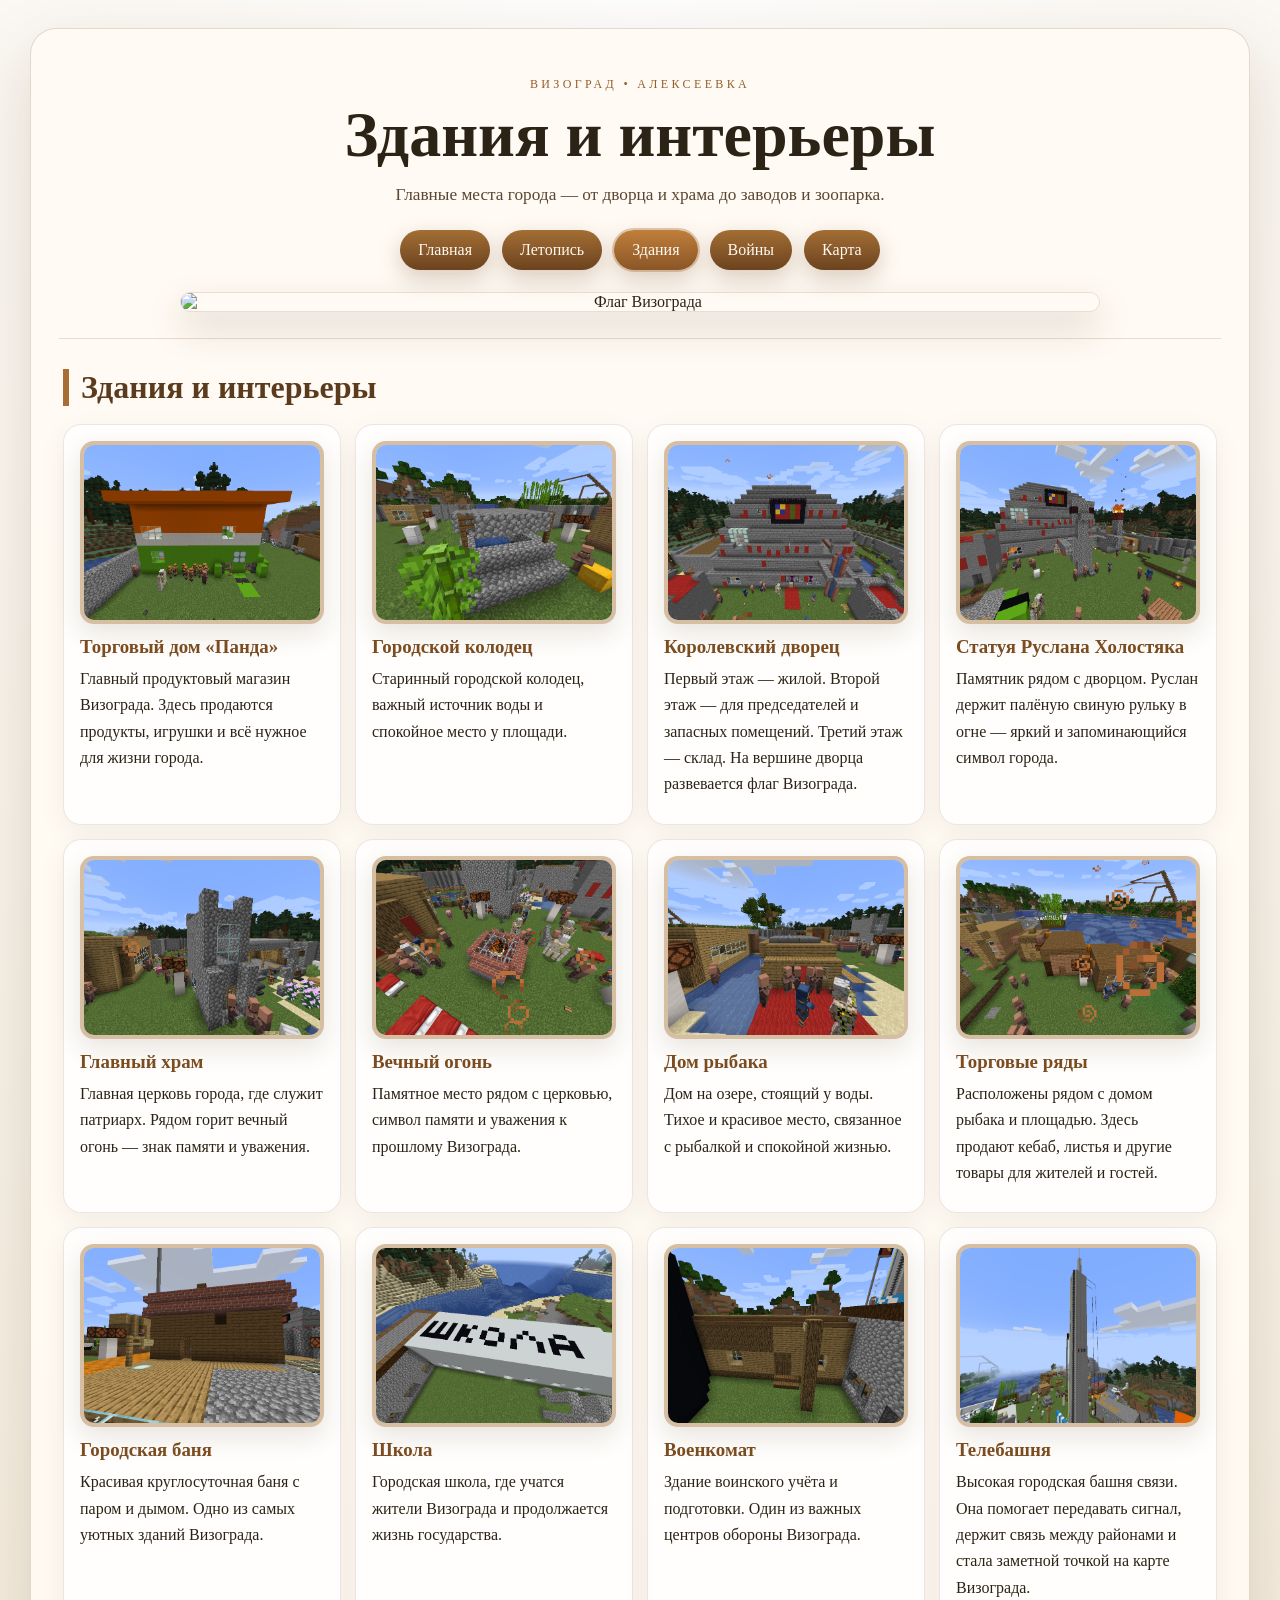
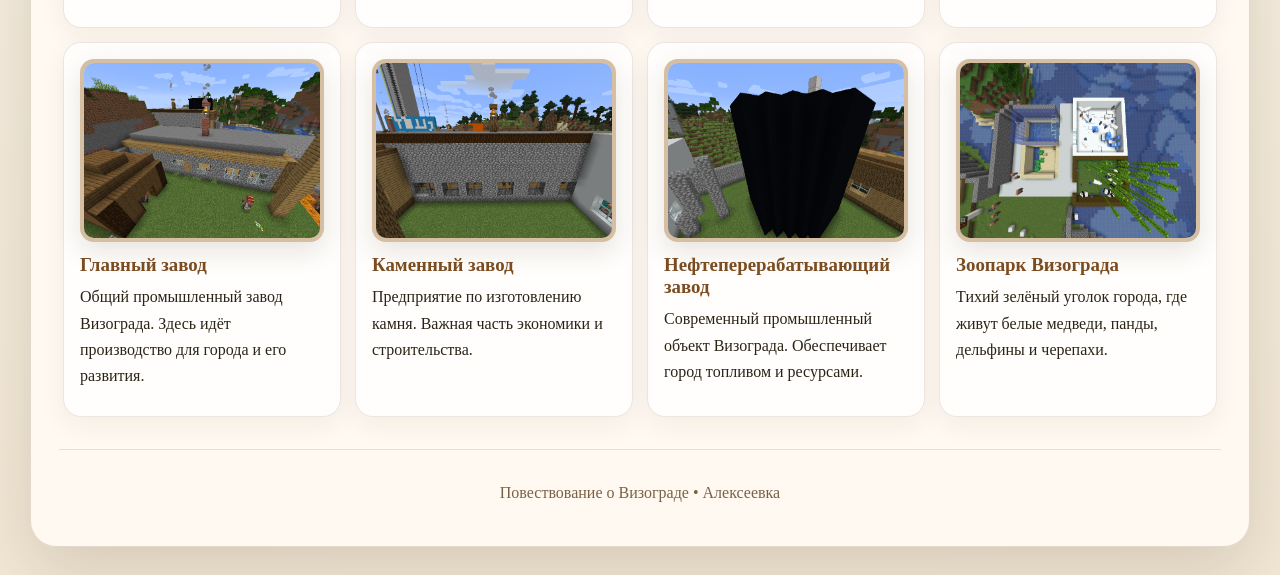
==== buildings.html @ 36b94352 "Add files via upload" ====
<!doctype html>
<html lang="ru">
<head>
  <meta charset="utf-8">
  <meta name="viewport" content="width=device-width, initial-scale=1">
  <title>Визоград — здания</title>
  <link rel="stylesheet" href="styles.css">
</head>
<body>
  <div class="page">
    <header class="hero">
      <div class="eyebrow">Визоград • Алексеевка</div>
      <h1>Здания и интерьеры</h1>
      <p class="lead">Главные места города — от дворца и храма до заводов и зоопарка.</p>

      <nav class="nav">
        <a href="index.html">Главная</a>
        <a href="chronicle.html">Летопись</a>
        <a href="buildings.html">Здания</a>
        <a href="wars.html">Войны</a>
        <a href="map.html">Карта</a>
      </nav>

      <div class="hero-flag"><img src="images/flag.png" alt="Флаг Визограда"></div>
    </header>

    <section id="buildings" class="section">
      <h2>Здания и интерьеры</h2>
      <div class="grid">
        <article class="card"><img src="images/panda.png" alt="Магазин Панда"><h3>Торговый дом «Панда»</h3><p>Главный продуктовый магазин Визограда. Здесь продаются продукты, игрушки и всё нужное для жизни города.</p></article>
        <article class="card"><img src="images/kolodec.png" alt="Колодец"><h3>Городской колодец</h3><p>Старинный городской колодец, важный источник воды и спокойное место у площади.</p></article>
        <article class="card"><img src="images/zamok_pravitele.png" alt="Замок правителей"><h3>Королевский дворец</h3><p>Первый этаж — жилой. Второй этаж — для председателей и запасных помещений. Третий этаж — склад. На вершине дворца развевается флаг Визограда.</p></article>
        <article class="card"><img src="images/statya.png" alt="Статуя Руслана Холостяка"><h3>Статуя Руслана Холостяка</h3><p>Памятник рядом с дворцом. Руслан держит палёную свиную рульку в огне — яркий и запоминающийся символ города.</p></article>
        <article class="card"><img src="images/cerkov.png" alt="Церковь"><h3>Главный храм</h3><p>Главная церковь города, где служит патриарх. Рядом горит вечный огонь — знак памяти и уважения.</p></article>
        <article class="card"><img src="images/vechni_ogon.png" alt="Вечный огонь"><h3>Вечный огонь</h3><p>Памятное место рядом с церковью, символ памяти и уважения к прошлому Визограда.</p></article>
        <article class="card"><img src="images/dom_ribaka.png" alt="Дом рыбака"><h3>Дом рыбака</h3><p>Дом на озере, стоящий у воды. Тихое и красивое место, связанное с рыбалкой и спокойной жизнью.</p></article>
        <article class="card"><img src="images/torgovi_ryadi.png" alt="Торговые ряды"><h3>Торговые ряды</h3><p>Расположены рядом с домом рыбака и площадью. Здесь продают кебаб, листья и другие товары для жителей и гостей.</p></article>
        <article class="card"><img src="images/banya.png" alt="Банька"><h3>Городская баня</h3><p>Красивая круглосуточная баня с паром и дымом. Одно из самых уютных зданий Визограда.</p></article>
        <article class="card"><img src="images/shkola.png" alt="Школа"><h3>Школа</h3><p>Городская школа, где учатся жители Визограда и продолжается жизнь государства.</p></article>
        <article class="card"><img src="images/voenkomat.png" alt="Военкомат"><h3>Военкомат</h3><p>Здание воинского учёта и подготовки. Один из важных центров обороны Визограда.</p></article>
        <article class="card"><img src="images/telebachnya.png" alt="Телебашня"><h3>Телебашня</h3><p>Высокая городская башня связи. Она помогает передавать сигнал, держит связь между районами и стала заметной точкой на карте Визограда.</p></article>
        <article class="card"><img src="images/zavod.png" alt="Завод"><h3>Главный завод</h3><p>Общий промышленный завод Визограда. Здесь идёт производство для города и его развития.</p></article>
        <article class="card"><img src="images/kameny_zavod.png" alt="Каменный завод"><h3>Каменный завод</h3><p>Предприятие по изготовлению камня. Важная часть экономики и строительства.</p></article>
        <article class="card"><img src="images/neftezavod.png" alt="Нефтеперерабатывающий завод"><h3>Нефтеперерабатывающий завод</h3><p>Современный промышленный объект Визограда. Обеспечивает город топливом и ресурсами.</p></article>
        <article class="card"><img src="images/zoopark.png" alt="Зоопарк"><h3>Зоопарк Визограда</h3><p>Тихий зелёный уголок города, где живут белые медведи, панды, дельфины и черепахи.</p></article>
      </div>
    </section>
    <footer class="footer"><p>Повествование о Визограде • Алексеевка</p></footer>
  </div>
  <script src="script.js"></script>
</body>
</html>
---- styles.css ----
:root {
  --bg1: #f5ead9;
  --bg2: #e7d5b9;
  --panel: rgba(255, 250, 243, 0.94);
  --border: rgba(94, 66, 36, 0.18);
  --text: #2c2317;
  --muted: #5a4632;
  --accent: #a86d33;
  --accent2: #6c431f;
  --danger: #8c1f1f;
  --shadow: 0 24px 70px rgba(63, 40, 15, 0.16);
}

* { box-sizing: border-box; }
html { scroll-behavior: smooth; }
body {
  margin: 0;
  font-family: Georgia, "Times New Roman", serif;
  color: var(--text);
  background:
    radial-gradient(circle at top, rgba(255,255,255,0.95), rgba(243,233,215,0.95)),
    linear-gradient(180deg, var(--bg1) 0%, var(--bg2) 100%);
}

.page {
  max-width: 1220px;
  margin: 28px auto;
  padding: 28px;
  background: var(--panel);
  border: 1px solid var(--border);
  border-radius: 26px;
  box-shadow: var(--shadow);
}

.hero {
  text-align: center;
  padding: 20px 18px 26px;
  border-bottom: 1px solid rgba(94, 66, 36, 0.16);
}

.eyebrow {
  text-transform: uppercase;
  letter-spacing: 0.28em;
  color: #94602d;
  font-size: 12px;
  margin-bottom: 10px;
}

h1 {
  margin: 0;
  font-size: clamp(2.3rem, 5vw, 4.8rem);
  line-height: 1.02;
}

.lead {
  max-width: 820px;
  margin: 14px auto 0;
  font-size: 1.08rem;
  line-height: 1.65;
  color: var(--muted);
}

.nav {
  display: flex;
  justify-content: center;
  gap: 12px;
  flex-wrap: wrap;
  margin-top: 20px;
}

.nav a {
  text-decoration: none;
  color: #fff8ee;
  background: linear-gradient(180deg, #a36e34, #6c431f);
  padding: 11px 18px;
  border-radius: 999px;
  box-shadow: 0 8px 22px rgba(108, 67, 31, 0.25);
}

.nav a.active {
  background: linear-gradient(180deg, #c07f3b, #8a5626);
  outline: 2px solid rgba(168,109,51,.35);
}

.hero-flag {
  margin-top: 22px;
  display: flex;
  justify-content: center;
}

.hero-flag img {
  width: min(100%, 920px);
  border-radius: 22px;
  box-shadow: 0 16px 36px rgba(63, 40, 15, 0.18);
  border: 1px solid rgba(94, 66, 36, 0.15);
}

.section {
  padding: 30px 4px 8px;
}

.section h2 {
  margin: 0 0 18px;
  color: #5b3b1d;
  font-size: 2rem;
  border-left: 6px solid var(--accent);
  padding-left: 12px;
}

.entry, .card, .war-card {
  background: rgba(255,255,255,0.75);
  border: 1px solid rgba(92, 61, 32, 0.12);
  border-radius: 18px;
  padding: 16px;
  box-shadow: 0 8px 28px rgba(57, 35, 12, 0.06);
}

.entry + .entry { margin-top: 14px; }

.entry.with-media {
  display: grid;
  grid-template-columns: 1.3fr 1fr;
  gap: 16px;
  align-items: center;
}

.entry h3, .card h3, .war-card h3 {
  margin: 0 0 8px;
  color: #7a4c20;
  font-size: 1.18rem;
}

.entry p, .card p, .war-card p {
  margin: 0 0 10px;
  line-height: 1.65;
  font-size: 1rem;
}

.media {
  display: grid;
  gap: 12px;
}

.media-pair {
  grid-template-columns: repeat(2, minmax(0, 1fr));
}

.media img, .card img {
  width: 100%;
  display: block;
  border-radius: 14px;
  border: 4px solid rgba(173, 118, 61, 0.32);
  background: #e7dfd2;
  box-shadow: 0 10px 26px rgba(63, 40, 15, 0.12);
  object-fit: cover;
}

.card img {
  aspect-ratio: 4 / 3;
  margin-bottom: 12px;
}

.grid {
  display: grid;
  grid-template-columns: repeat(auto-fit, minmax(250px, 1fr));
  gap: 14px;
}

.map-section .map-toolbar {
  display: flex;
  gap: 10px;
  margin-bottom: 14px;
  flex-wrap: wrap;
}

.map-section .map-toolbar button {
  border: 1px solid rgba(255,255,255,.12);
  background: rgba(255,255,255,.06);
  color: #3a2a18;
  padding: 10px 14px;
  border-radius: 12px;
  cursor: pointer;
  transition: .2s ease;
}

.map-section .map-toolbar button:hover { background: rgba(255,255,255,.18); }

.map-shell {
  width: 100%;
  height: 700px;
  overflow: hidden;
  border-radius: 18px;
  border: 1px solid rgba(255,255,255,.10);
  background: #0e141b;
  position: relative;
  overscroll-behavior: contain;
  cursor: grab;
}

.map-shell.is-dragging { cursor: grabbing; }

.map-stage {
  position: absolute;
  inset: 0;
  transform-origin: 0 0;
  will-change: transform;
}

.map-image {
  display:block;
  width:100%;
  height:auto;
  user-select:none;
  pointer-events:none;
}

.map-marker {
  position:absolute;
  transform: translate(-50%, -100%);
  width: 18px;
  height: 18px;
  border: none;
  border-radius: 50%;
  background: #ffcc4d;
  box-shadow: 0 0 0 4px rgba(255,204,77,.18), 0 8px 18px rgba(0,0,0,.35);
  cursor: pointer;
  padding: 0;
  z-index: 5;
}

.map-marker::after {
  content:"";
  position:absolute;
  left:50%;
  top: 100%;
  width: 2px;
  height: 18px;
  background: #ffcc4d;
  transform: translateX(-50%);
}

.map-marker span {
  position:absolute;
  left:50%;
  bottom: 30px;
  transform: translateX(-50%);
  min-width: 180px;
  max-width: 260px;
  padding: 10px 12px;
  border-radius: 12px;
  background: rgba(10,14,20,.95);
  color: #fff;
  border: 1px solid rgba(255,255,255,.12);
  font-size: 14px;
  line-height: 1.35;
  opacity: 0;
  pointer-events: none;
  transition: .15s ease;
  text-align: left;
  white-space: normal;
}

.map-marker span small {
  display:block;
  color:#aab3bd;
  margin-top: 4px;
}

.map-marker:hover span,
.map-marker:focus-visible span { opacity: 1; }

.map-marker:focus-visible {
  outline: 3px solid rgba(255,204,77,.45);
  outline-offset: 4px;
}

.map-hint {
  margin-top: 12px;
  color: var(--muted);
  font-size: 14px;
}

.wars-section .war-card { padding: 18px; }

.war-meta {
  display:flex;
  gap:10px;
  flex-wrap:wrap;
  margin-bottom: 12px;
}

.war-badge {
  display:inline-flex;
  align-items:center;
  padding: 7px 12px;
  border-radius:999px;
  background: rgba(168,109,51,.12);
  color:#7a4c20;
  border: 1px solid rgba(168,109,51,.18);
  font-size: 0.92rem;
  font-weight: 700;
}

.war-badge--danger {
  background: rgba(140,31,31,.12);
  color: var(--danger);
  border-color: rgba(140,31,31,.18);
}

.war-layout {
  display:grid;
  grid-template-columns: 1.2fr 0.95fr;
  gap: 18px;
  align-items:start;
}

.war-text p:last-child { margin-bottom: 0; }

.war-summary {
  display:grid;
  gap: 14px;
}

.war-photo-grid {
  display:grid;
  grid-template-columns: repeat(2, minmax(0, 1fr));
  gap: 10px;
}

.war-photo-grid img {
  width:100%;
  display:block;
  border-radius: 14px;
  aspect-ratio: 4 / 3;
  object-fit: cover;
  border: 4px solid rgba(173, 118, 61, 0.28);
  box-shadow: 0 10px 26px rgba(63, 40, 15, 0.12);
}

.war-facts {
  background: rgba(255,255,255,0.70);
  border: 1px solid rgba(92, 61, 32, 0.12);
  border-radius: 16px;
  padding: 14px 16px;
}

.war-facts h4 {
  margin: 0 0 10px;
  color:#7a4c20;
  font-size: 1.05rem;
}

.war-facts ul {
  margin: 0;
  padding-left: 18px;
  line-height: 1.6;
}

.footer {
  margin-top: 24px;
  padding-top: 18px;
  text-align: center;
  color: #7a6146;
  border-top: 1px solid rgba(90, 63, 32, 0.14);
}

.intro-grid {
  display:grid;
  grid-template-columns: repeat(auto-fit, minmax(220px, 1fr));
  gap: 14px;
}

.tile {
  background: rgba(255,255,255,0.75);
  border: 1px solid rgba(92, 61, 32, 0.12);
  border-radius: 18px;
  padding: 18px;
  box-shadow: 0 8px 28px rgba(57, 35, 12, 0.06);
}

.tile h3 { margin: 0 0 8px; color:#7a4c20; }
.tile p { margin:0; line-height:1.6; color: var(--muted); }

@media (max-width: 960px) {
  .entry.with-media, .war-layout { grid-template-columns: 1fr; }
  .map-shell { height: 560px; }
}

@media (max-width: 640px) {
  .page { margin: 12px; padding: 16px; border-radius: 18px; }
  .war-photo-grid { grid-template-columns: 1fr; }
}
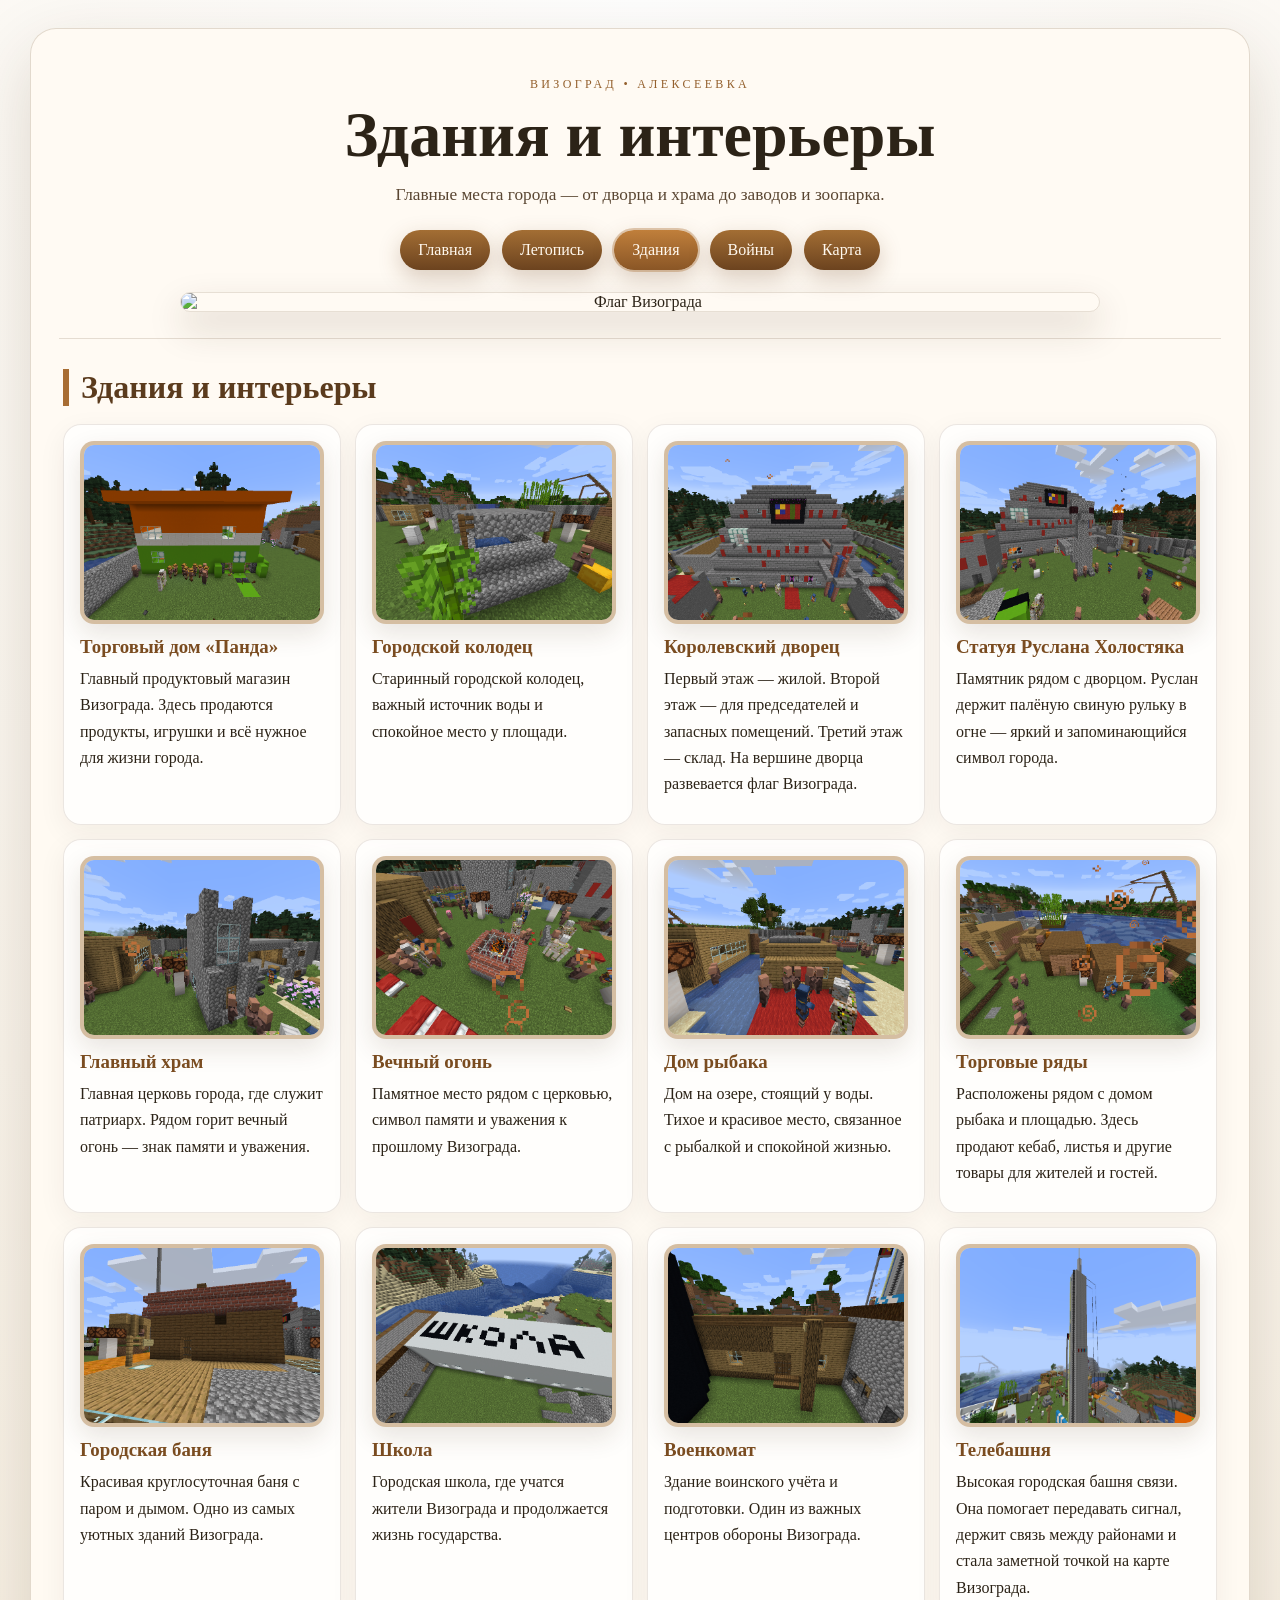
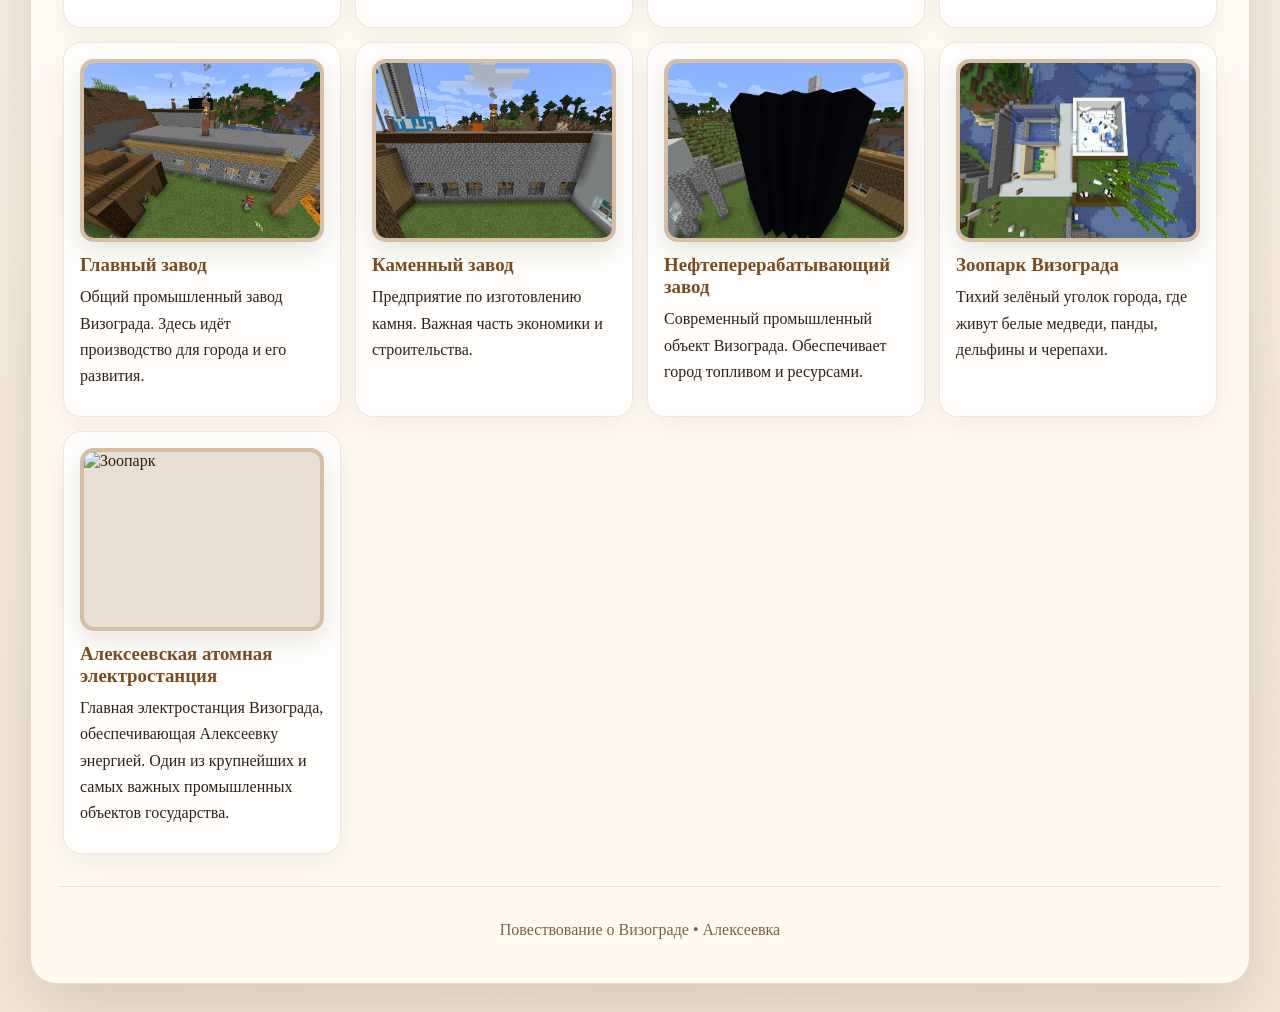
==== commit 1547966c: "Update buildings.html" ====
--- a/buildings.html
+++ b/buildings.html
@@ -43,6 +43,7 @@
         <article class="card"><img src="images/kameny_zavod.png" alt="Каменный завод"><h3>Каменный завод</h3><p>Предприятие по изготовлению камня. Важная часть экономики и строительства.</p></article>
         <article class="card"><img src="images/neftezavod.png" alt="Нефтеперерабатывающий завод"><h3>Нефтеперерабатывающий завод</h3><p>Современный промышленный объект Визограда. Обеспечивает город топливом и ресурсами.</p></article>
         <article class="card"><img src="images/zoopark.png" alt="Зоопарк"><h3>Зоопарк Визограда</h3><p>Тихий зелёный уголок города, где живут белые медведи, панды, дельфины и черепахи.</p></article>
+        <article class="card"><img src="images/aes.png" alt="Зоопарк"><h3>Алексеевская атомная электростанция</h3><p>Главная электростанция Визограда, обеспечивающая Алексеевку энергией. Один из крупнейших и самых важных промышленных объектов государства.</p></article>
       </div>
     </section>
     <footer class="footer"><p>Повествование о Визограде • Алексеевка</p></footer>
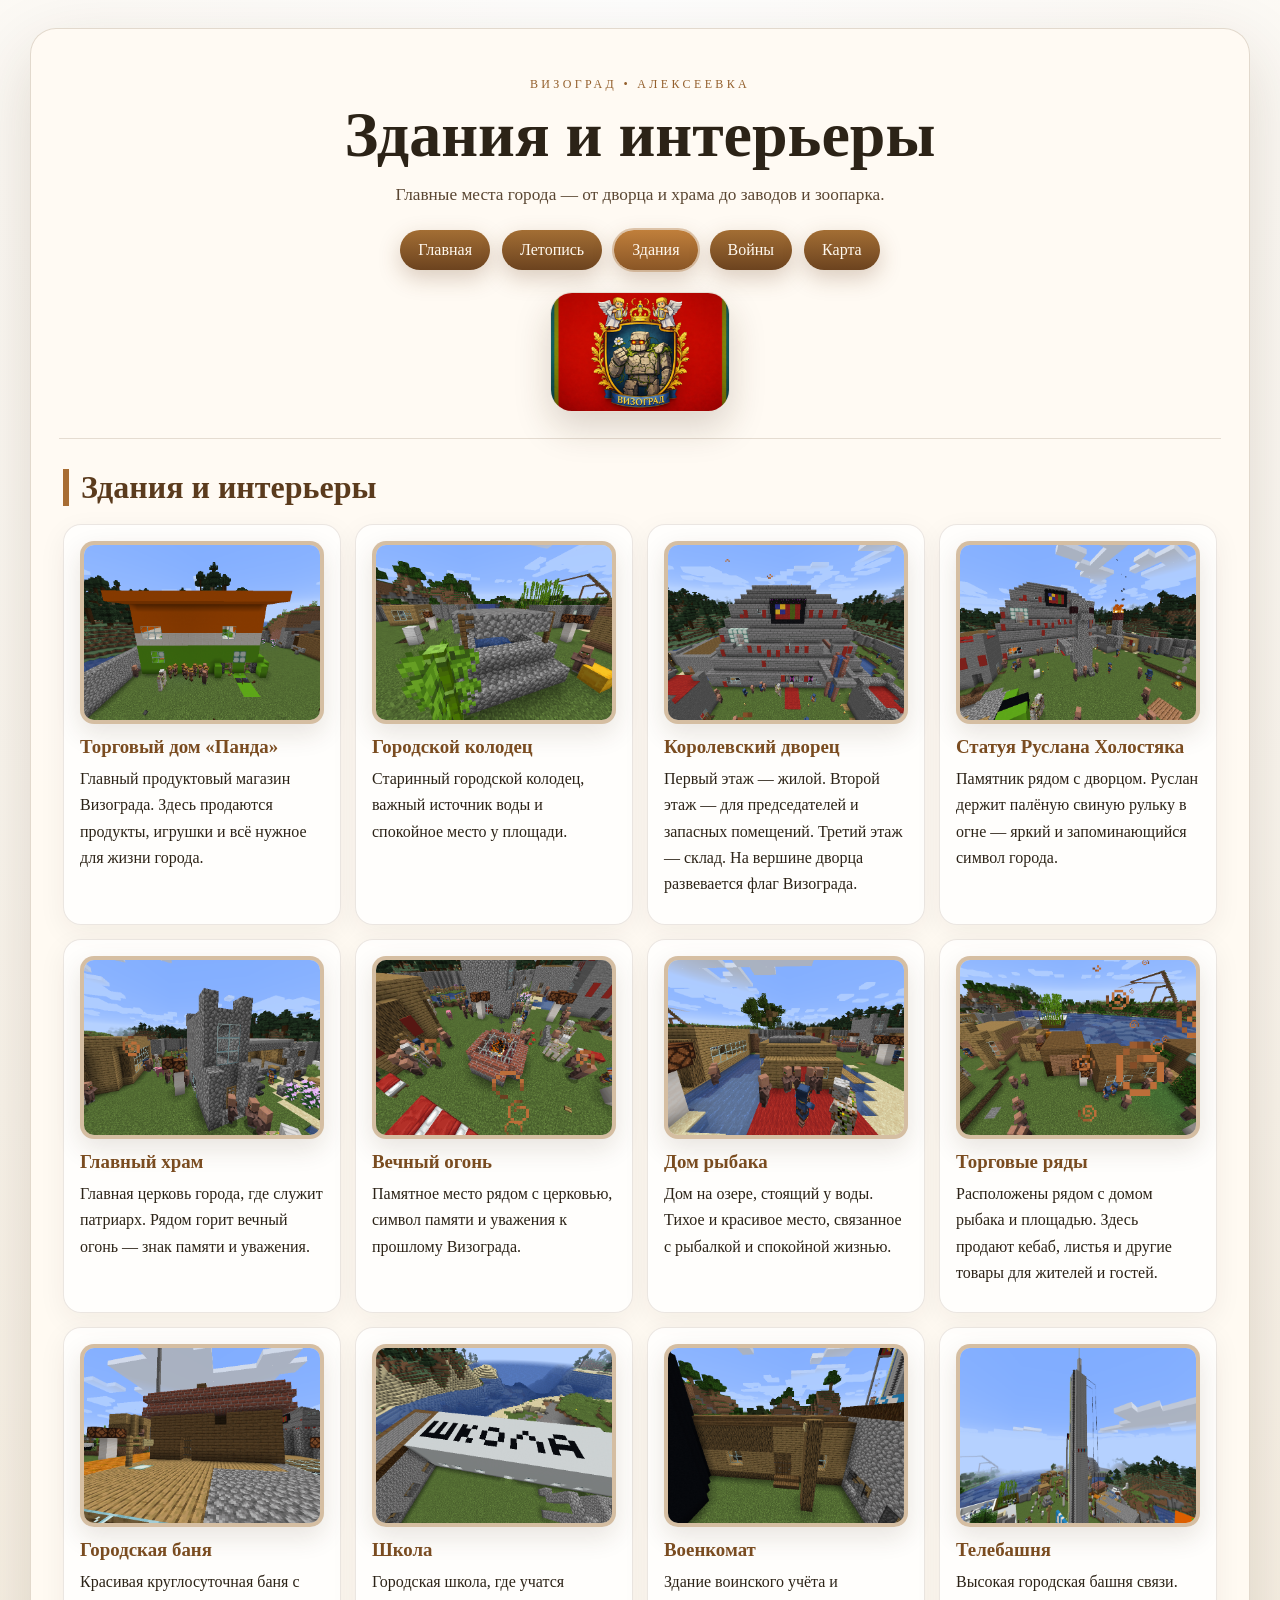
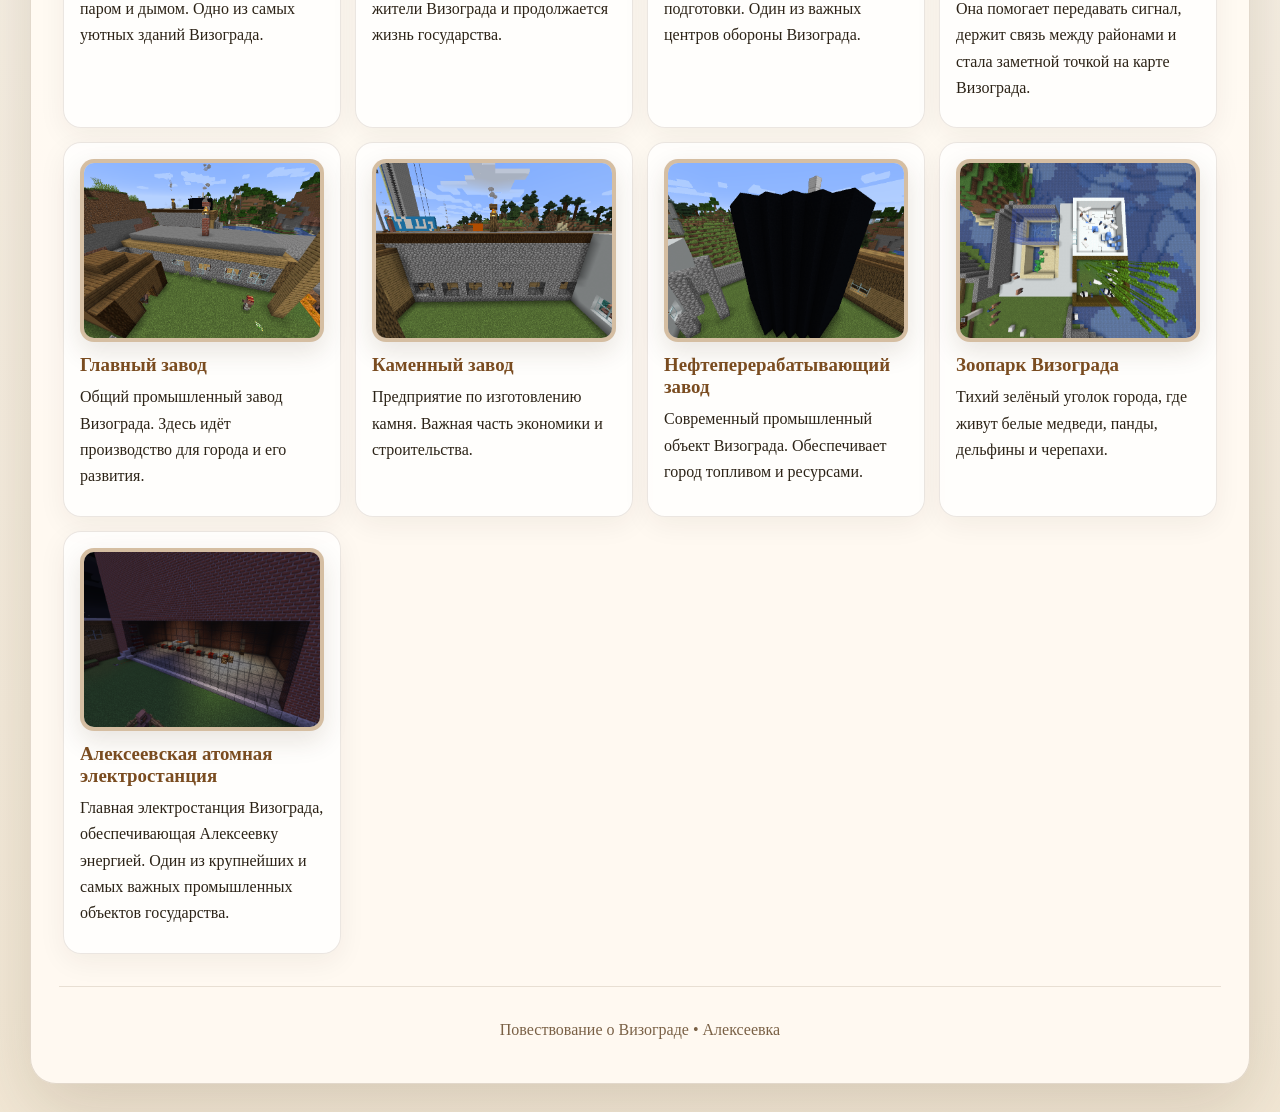
==== commit 1215539a: "Update buildings.html" ====
--- a/buildings.html
+++ b/buildings.html
@@ -1,3 +1,4 @@
+<DOCUMENT filename="buildings.html">
 <!doctype html>
 <html lang="ru">
 <head>
@@ -21,7 +22,7 @@
         <a href="map.html">Карта</a>
       </nav>
 
-      <div class="hero-flag"><img src="images/flag.png" alt="Флаг Визограда"></div>
+      <div class="hero-flag"><img src="images/flag.png" alt="Флаг Визограда" style="width: 180px; height: auto;"></div>
     </header>
 
     <section id="buildings" class="section">
@@ -51,3 +52,4 @@
   <script src="script.js"></script>
 </body>
 </html>
+</DOCUMENT>
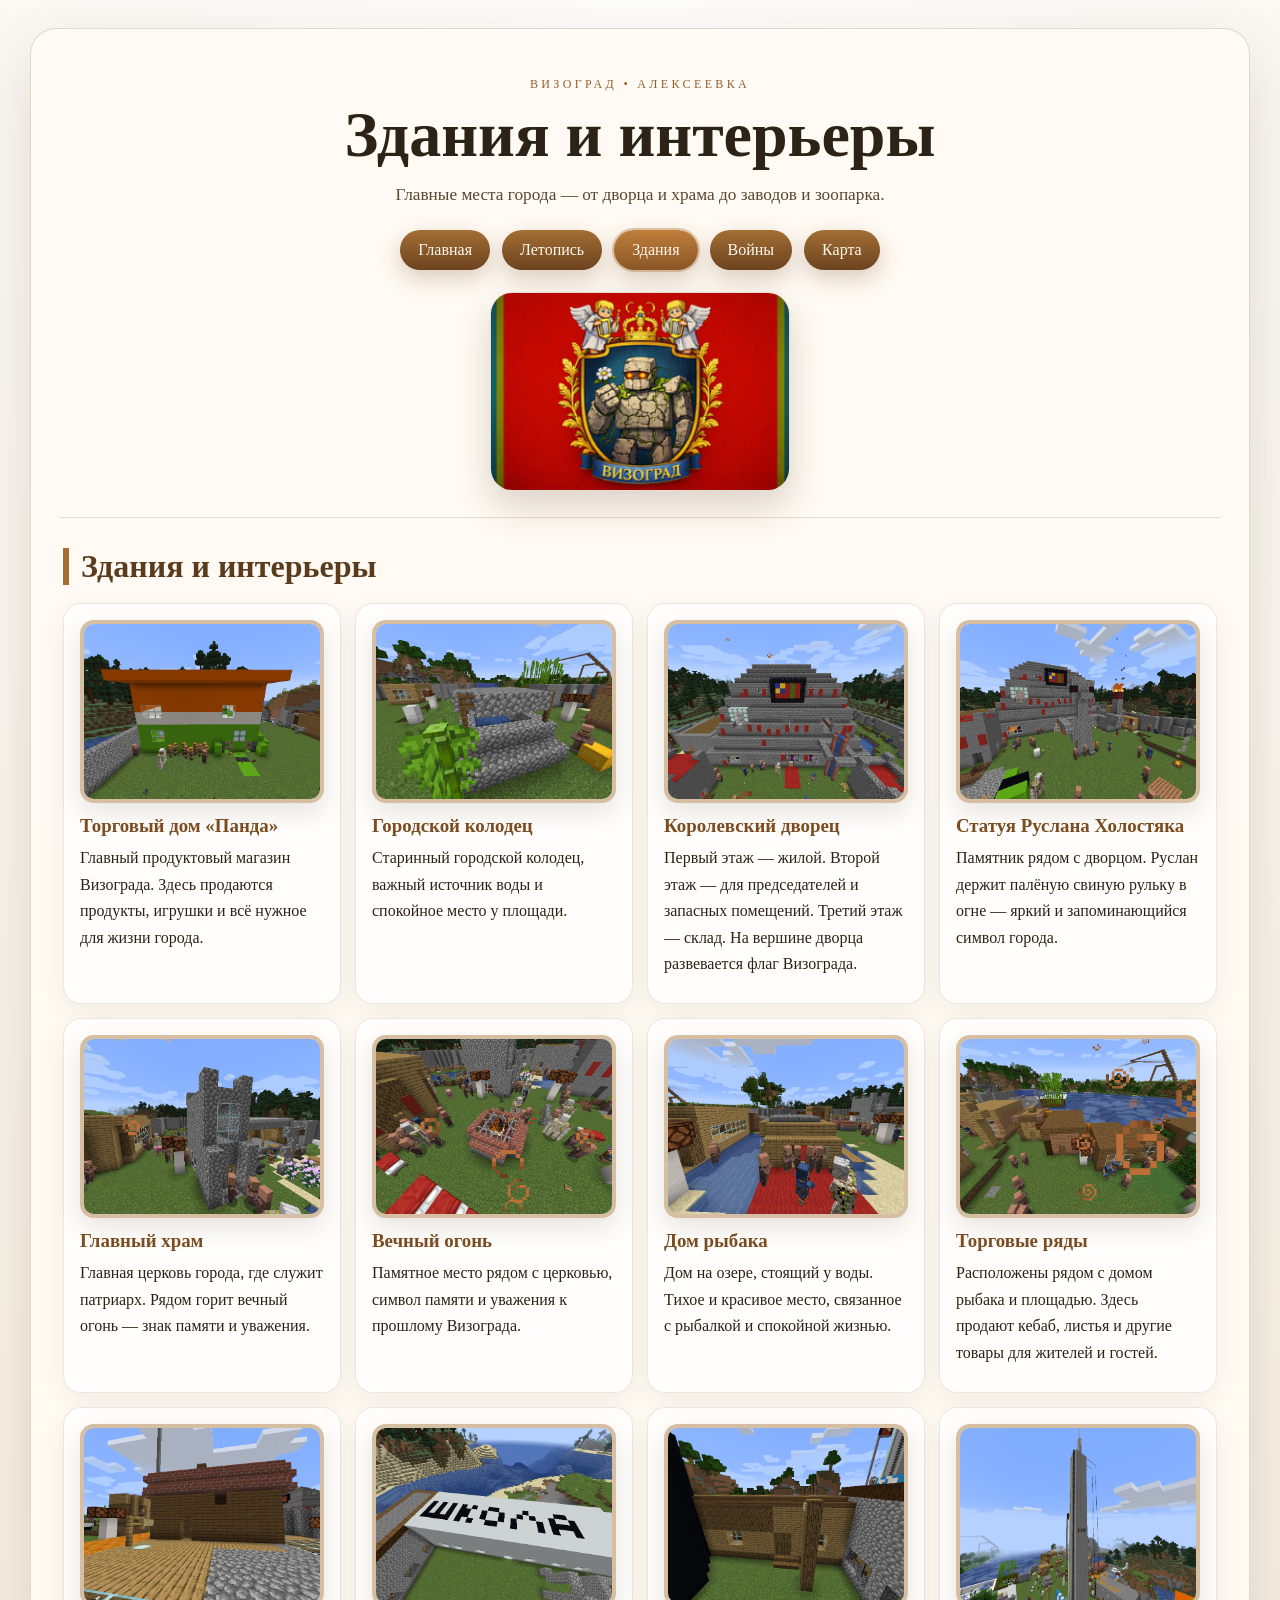
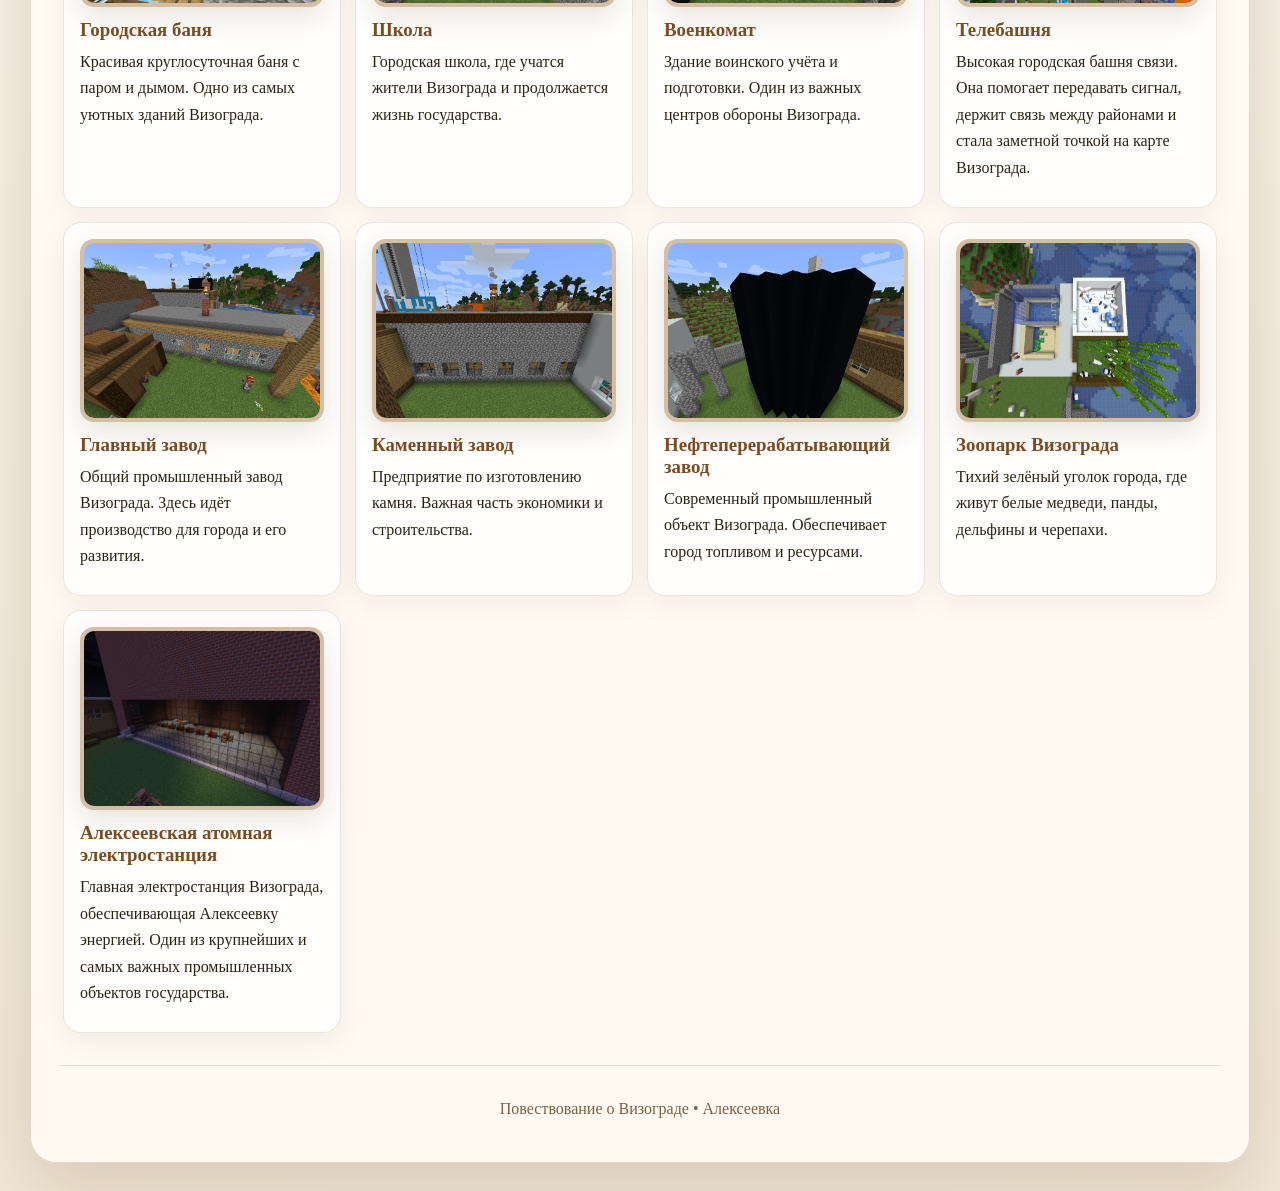
==== commit b8c8cbf6: "Update buildings.html" ====
--- a/buildings.html
+++ b/buildings.html
@@ -22,7 +22,7 @@
         <a href="map.html">Карта</a>
       </nav>
 
-      <div class="hero-flag"><img src="images/flag.png" alt="Флаг Визограда" style="width: 180px; height: auto;"></div>
+      <div class="hero-flag"><img src="images/flag.png" alt="Флаг Визограда" style="width: 300px; height: auto;"></div>
     </header>
 
     <section id="buildings" class="section">
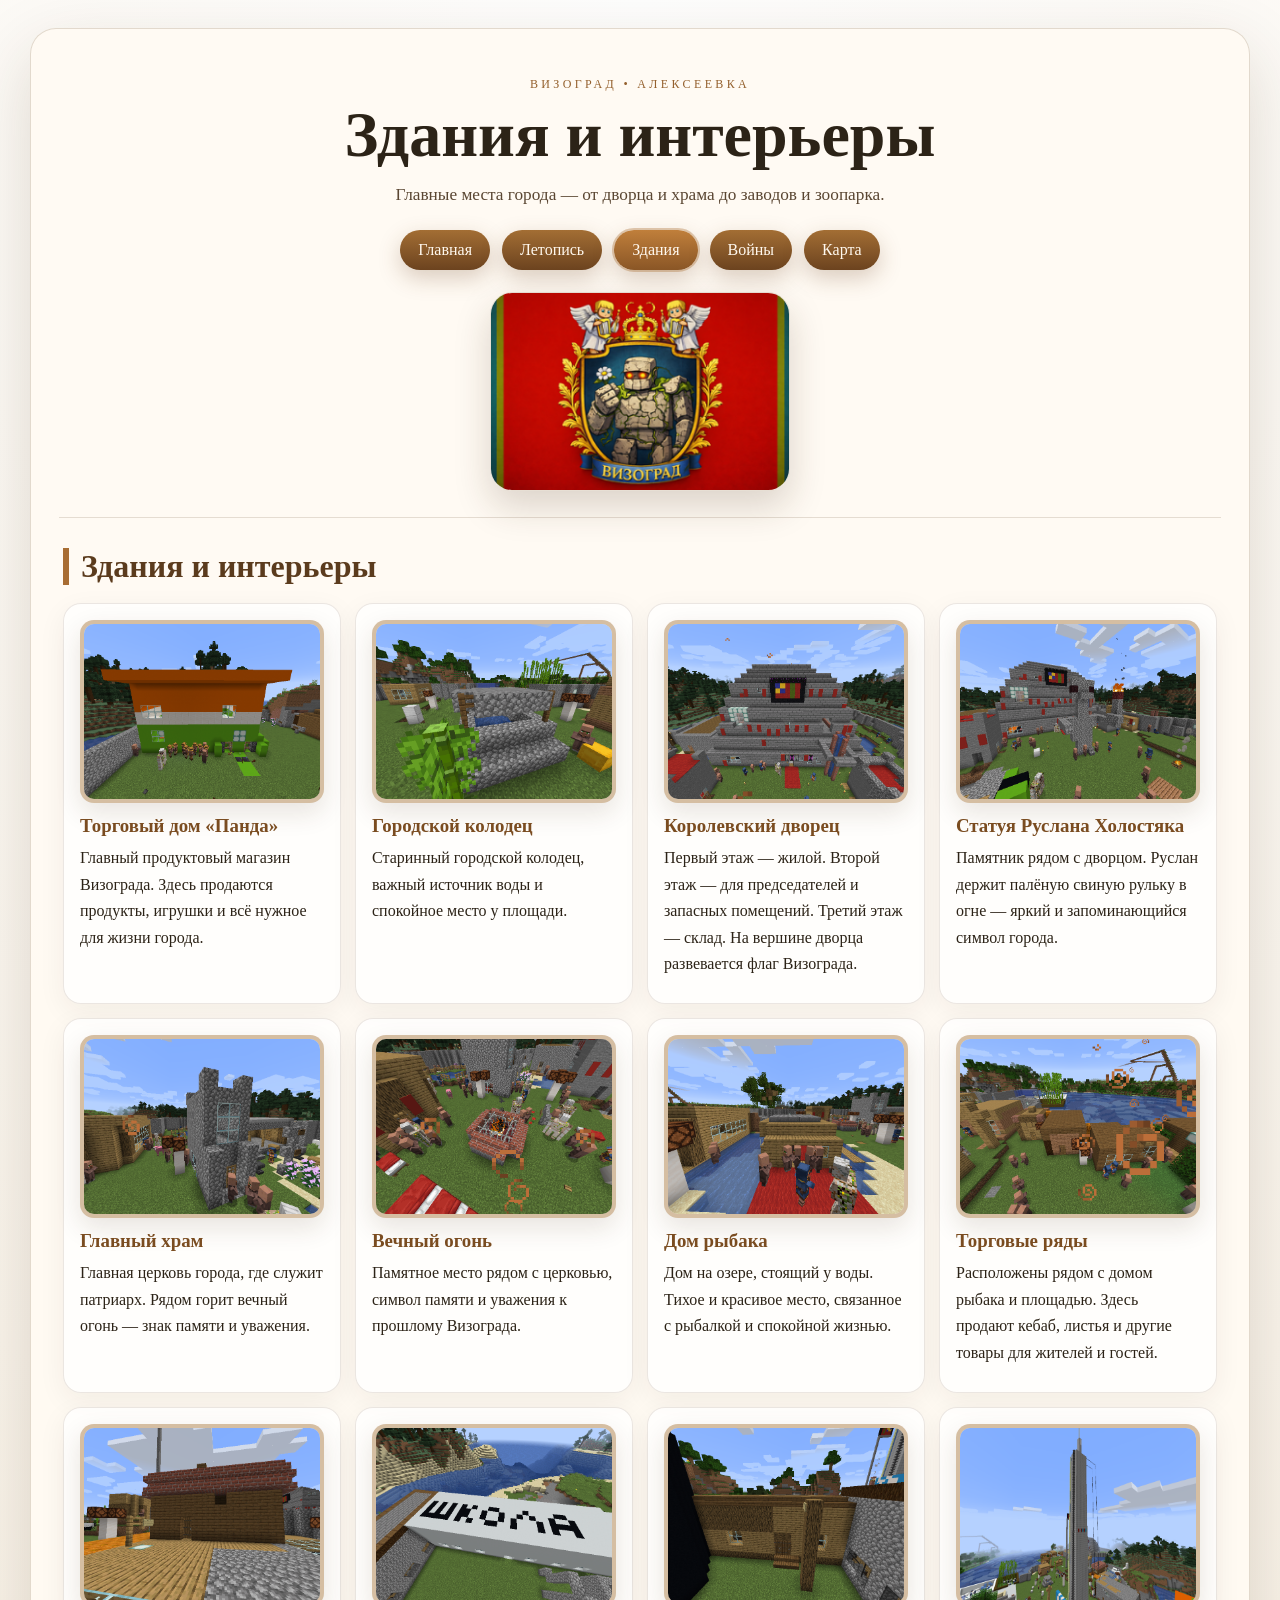
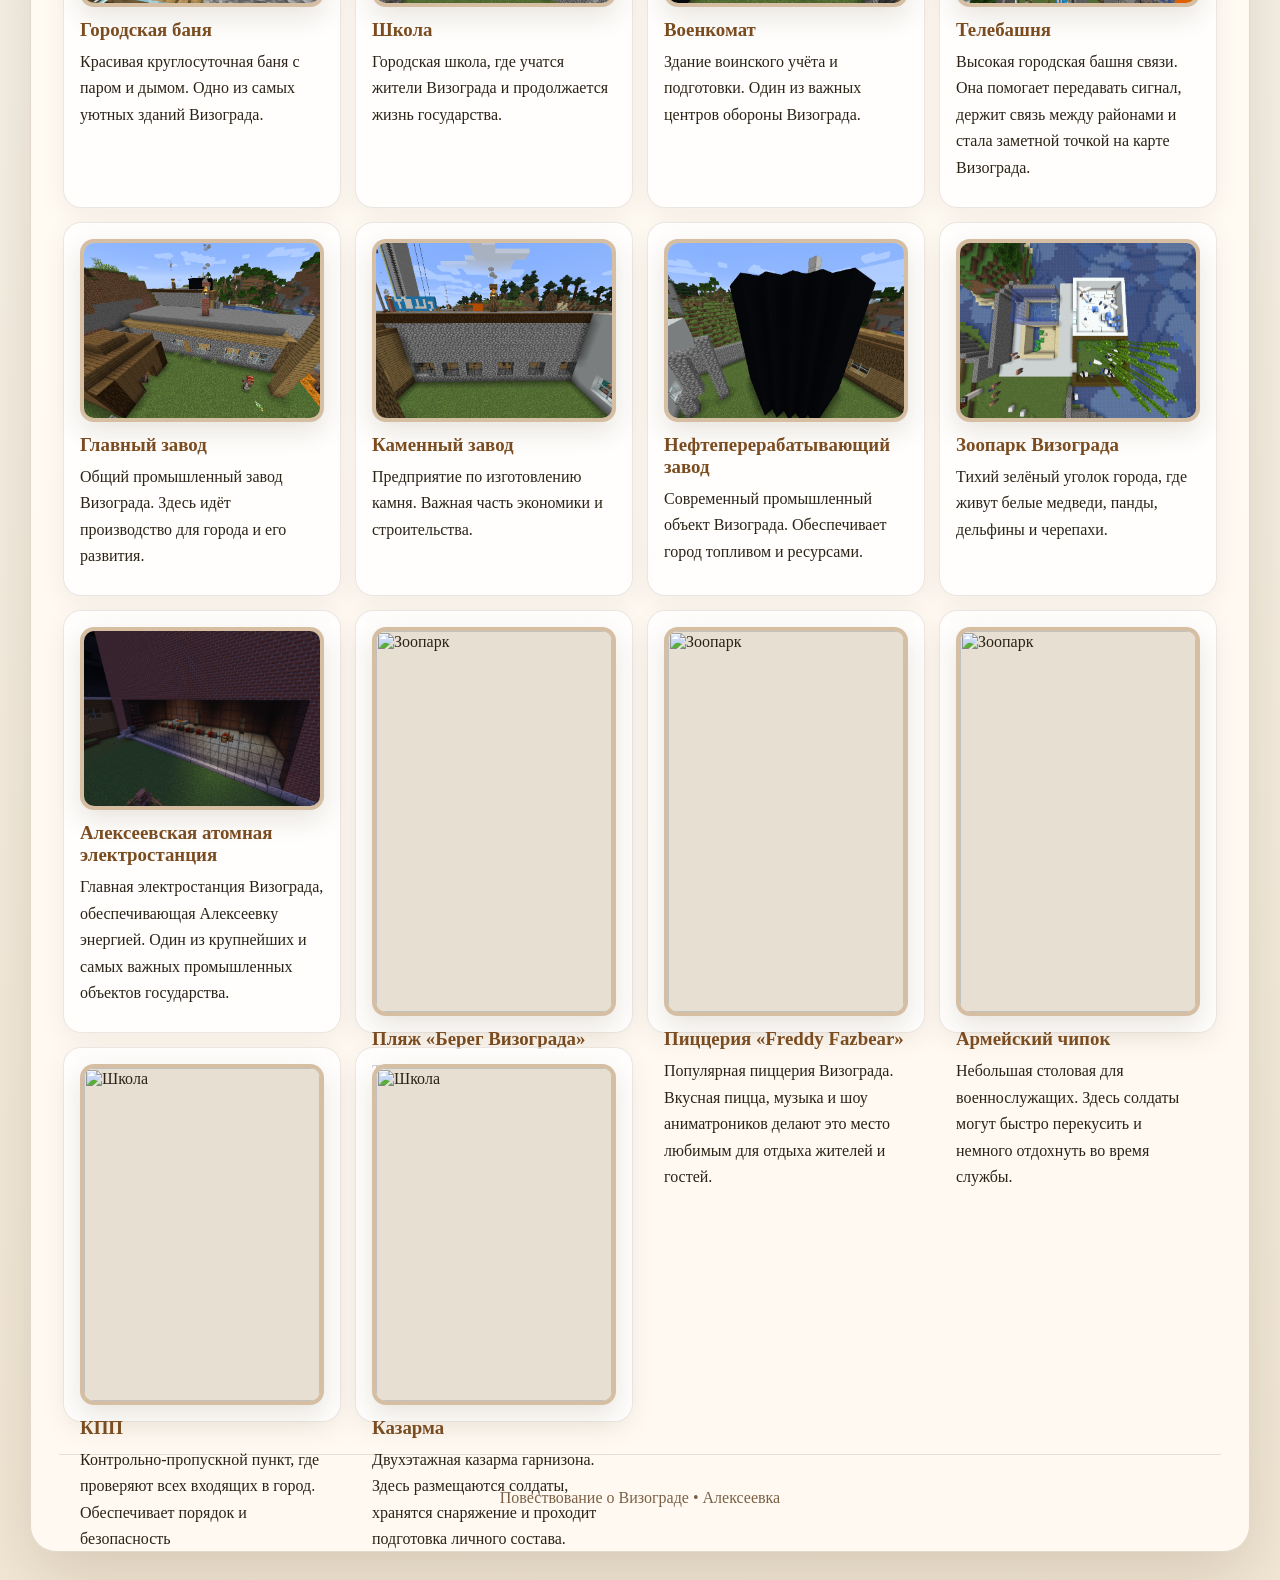
==== commit c1fbb979: "Update buildings.html" ====
--- a/buildings.html
+++ b/buildings.html
@@ -45,6 +45,11 @@
         <article class="card"><img src="images/neftezavod.png" alt="Нефтеперерабатывающий завод"><h3>Нефтеперерабатывающий завод</h3><p>Современный промышленный объект Визограда. Обеспечивает город топливом и ресурсами.</p></article>
         <article class="card"><img src="images/zoopark.png" alt="Зоопарк"><h3>Зоопарк Визограда</h3><p>Тихий зелёный уголок города, где живут белые медведи, панды, дельфины и черепахи.</p></article>
         <article class="card"><img src="images/aes.png" alt="Зоопарк"><h3>Алексеевская атомная электростанция</h3><p>Главная электростанция Визограда, обеспечивающая Алексеевку энергией. Один из крупнейших и самых важных промышленных объектов государства.</p></article>
+        <article class="card"><img src="images/plaz.png" alt="Зоопарк"><h3>Пляж «Берег Визограда»</h3><p>Тихое место для отдыха у воды. Жители приходят сюда гулять, купаться и наслаждаться природой.</p></article>
+        <article class="card"><img src="images/pizza.png" alt="Зоопарк"><h3>Пиццерия «Freddy Fazbear»</h3><p>Популярная пиццерия Визограда. Вкусная пицца, музыка и шоу аниматроников делают это место любимым для отдыха жителей и гостей.</p></article>
+        <article class="card"><img src="images/chipok.png" alt="Зоопарк"><h3>Армейский чипок</h3><p>Небольшая столовая для военнослужащих. Здесь солдаты могут быстро перекусить и немного отдохнуть во время службы.</p></article>
+        <article class="card"><img src="images/kpp.png" alt="Школа"><h3>КПП</h3><p>Контрольно-пропускной пункт, где проверяют всех входящих в город. Обеспечивает порядок и безопасность</p></article>
+        <article class="card"><img src="images/kazar.png" alt="Школа"><h3>Казарма</h3><p>Двухэтажная казарма гарнизона. Здесь размещаются солдаты, хранятся снаряжение и проходит подготовка личного состава.</p></article>
       </div>
     </section>
     <footer class="footer"><p>Повествование о Визограде • Алексеевка</p></footer>
